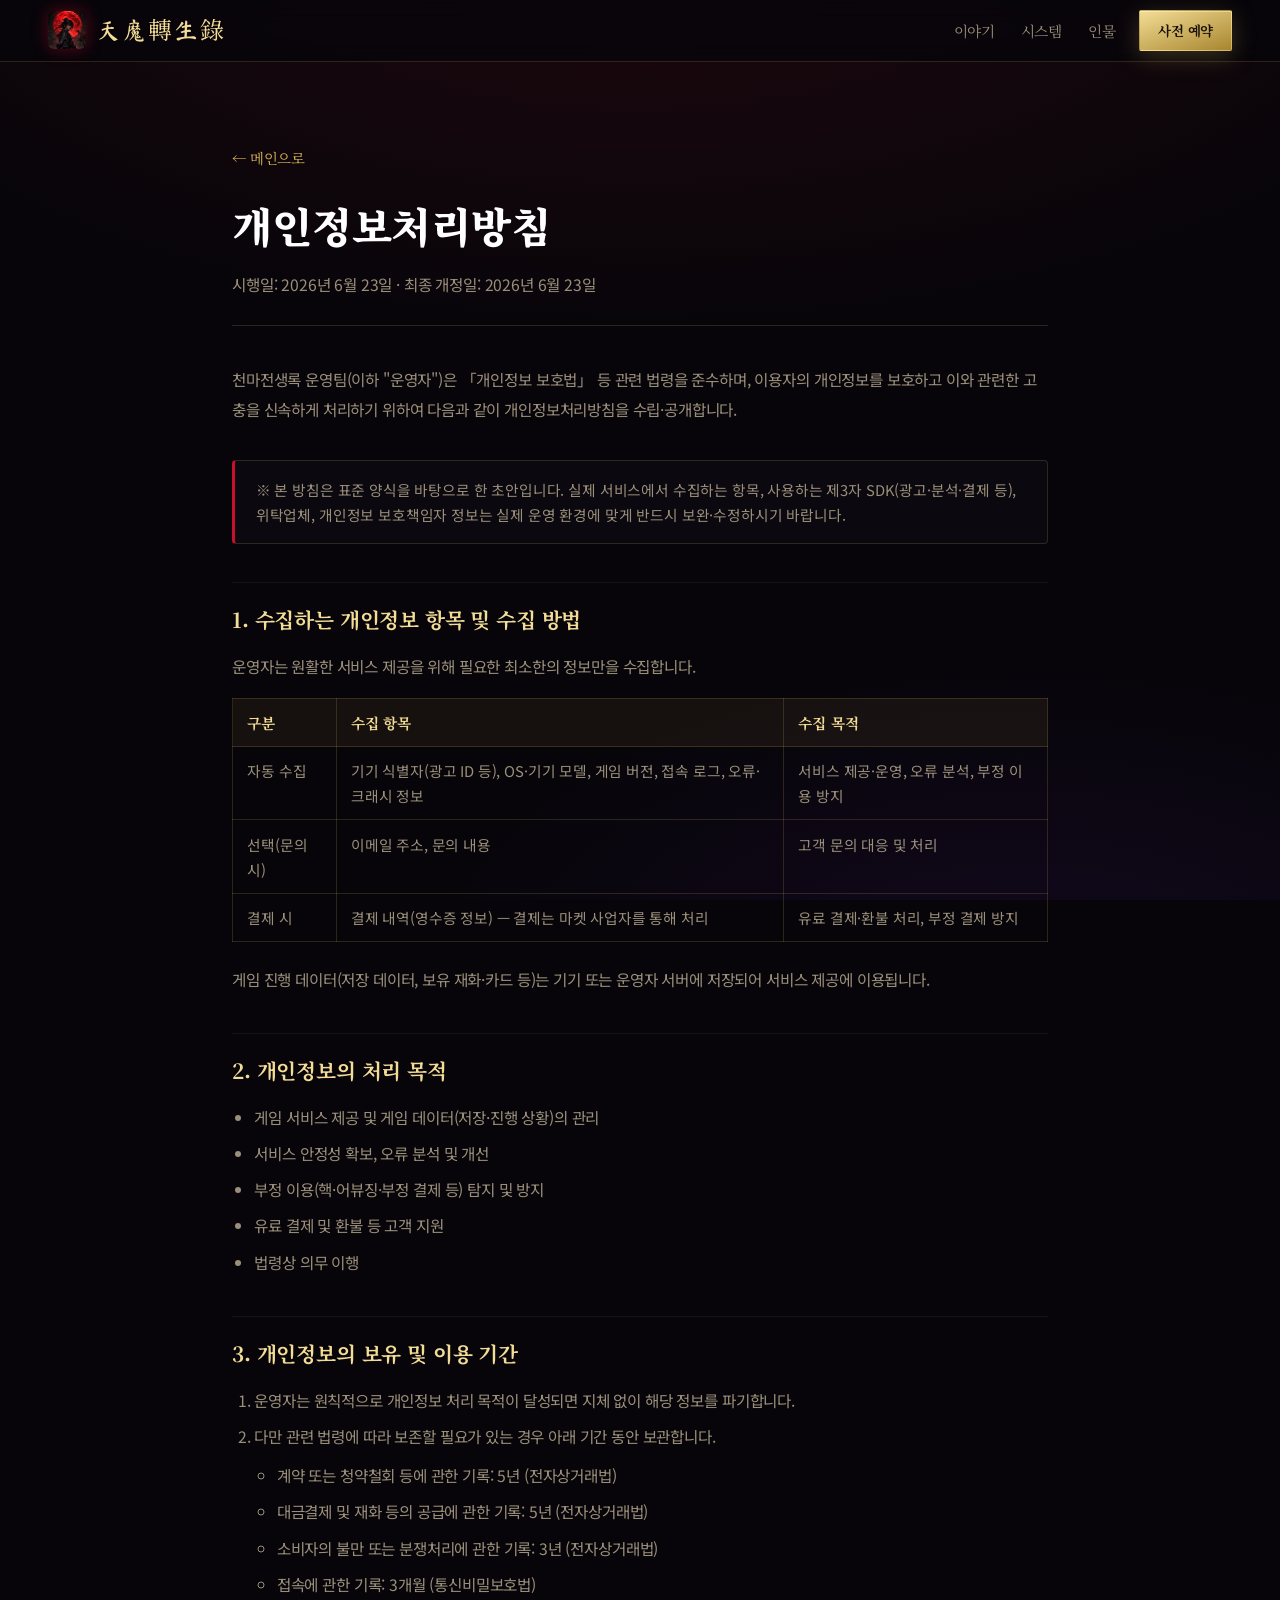
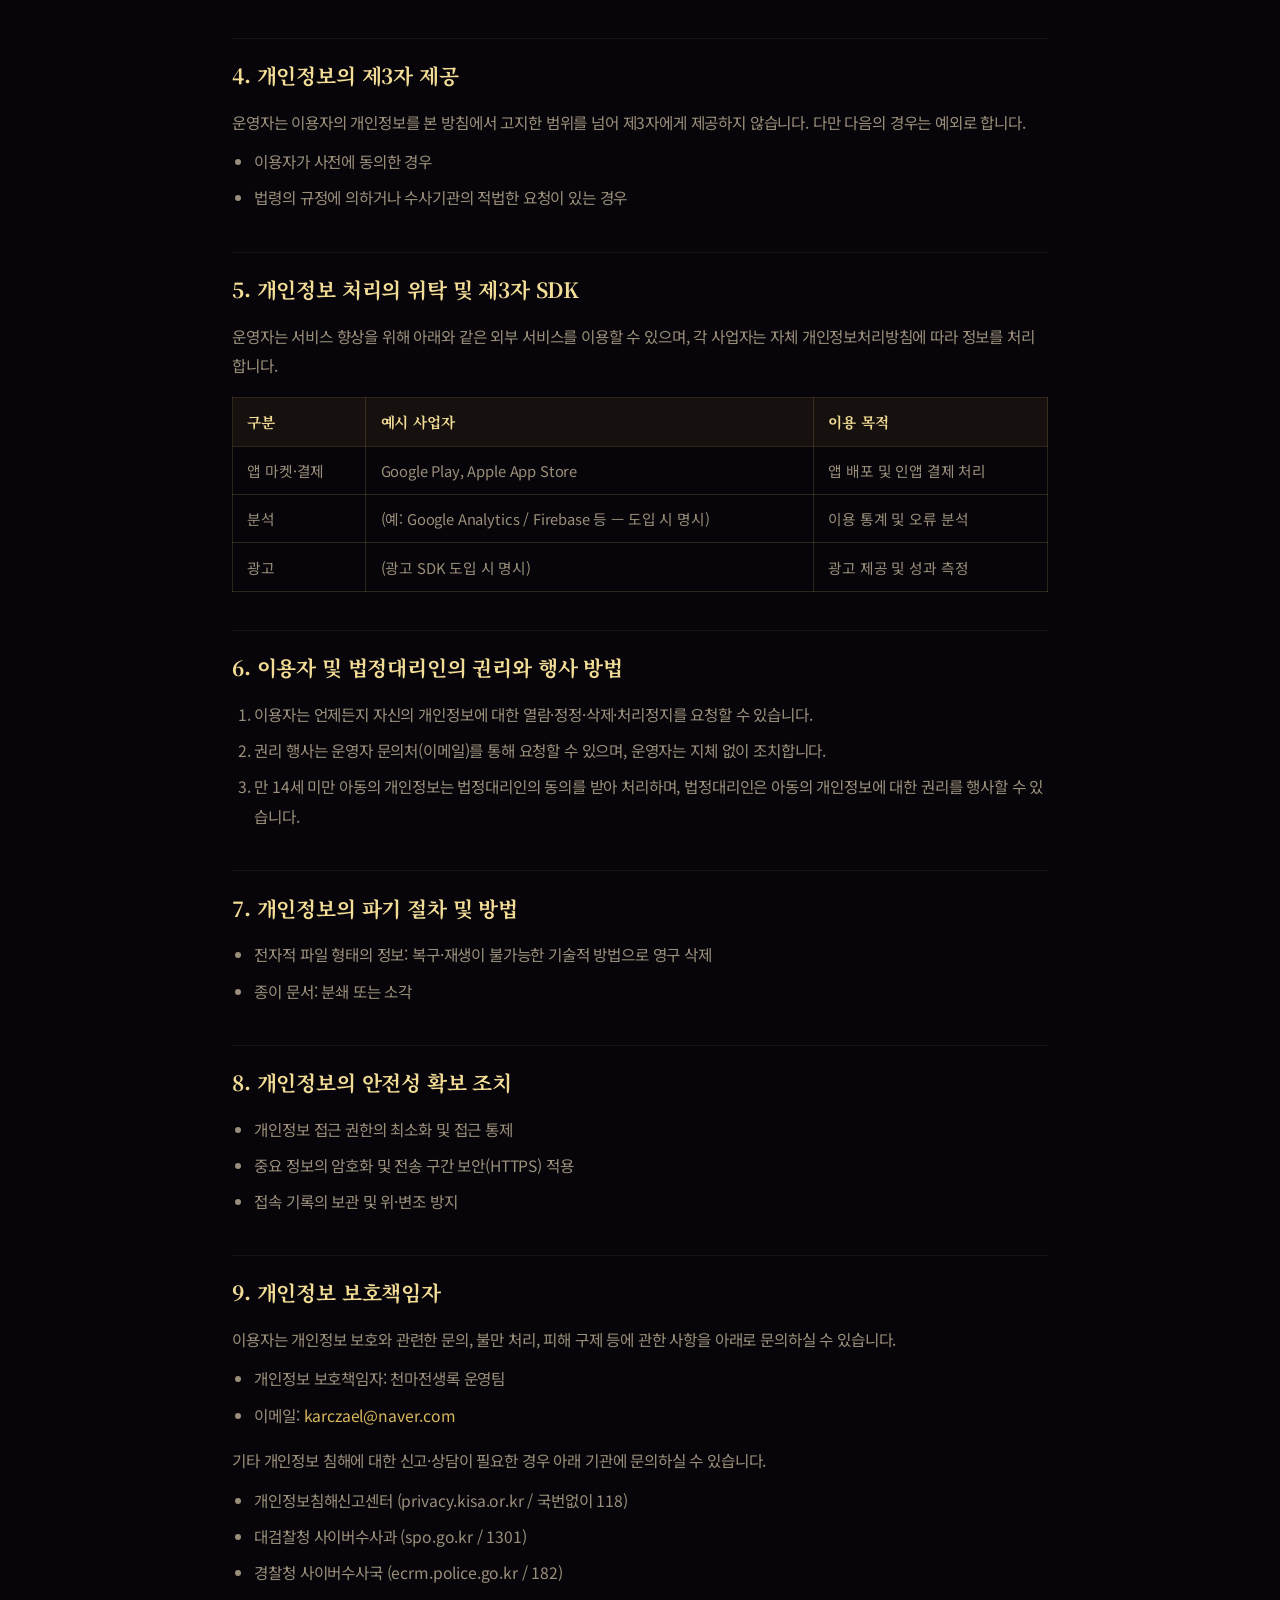
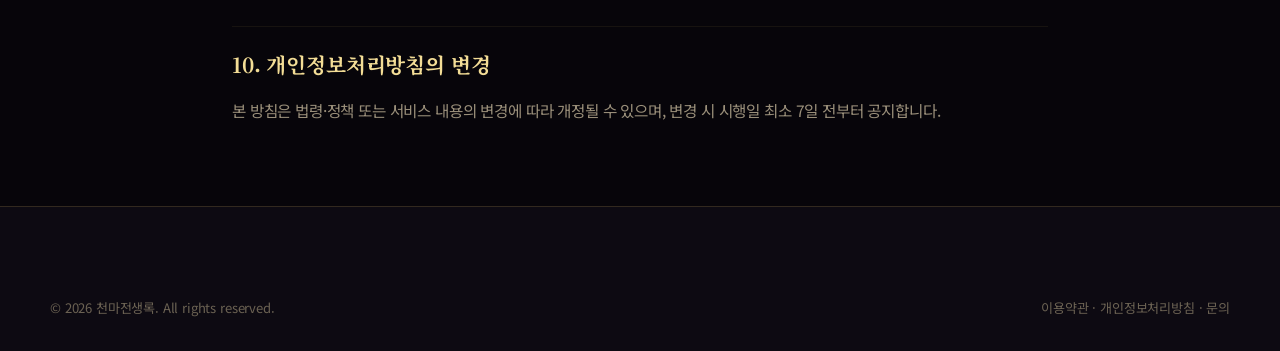
==== privacy.html @ b8580a9c "천마전생록 게임 소개 랜딩 페이지 - 다크 판타지 무협 톤의 동적 랜딩(히어로/스토리/시스템/내공심법/인물/갤러리/CTA) - 불씨 파티클, 스크롤 reveal, 캐릭터 3D 틸트" ====
<!DOCTYPE html>
<html lang="ko">
<head>
<meta charset="UTF-8" />
<meta name="viewport" content="width=device-width, initial-scale=1.0" />
<title>개인정보처리방침 — 천마전생록</title>
<meta name="description" content="천마전생록 개인정보처리방침" />
<meta name="robots" content="noindex" />
<link rel="icon" href="assets/misc/favicon.png" type="image/png" />
<link rel="preconnect" href="https://fonts.googleapis.com" />
<link rel="preconnect" href="https://fonts.gstatic.com" crossorigin />
<link href="https://fonts.googleapis.com/css2?family=Noto+Serif+KR:wght@500;700;900&family=Noto+Sans+KR:wght@300;400;500;700&family=Cinzel:wght@500;700&family=Ma+Shan+Zheng&display=swap" rel="stylesheet" />
<link rel="stylesheet" href="css/style.css" />
</head>
<body>

<header class="nav scrolled" id="nav">
  <a href="index.html#hero" class="nav__brand">
    <img src="assets/misc/icon.png" alt="천마전생록" class="nav__logo" />
    <span class="nav__title">天魔轉生錄</span>
  </a>
  <nav class="nav__links">
    <a href="index.html#story">이야기</a>
    <a href="index.html#features">시스템</a>
    <a href="index.html#characters">인물</a>
  </nav>
  <a href="index.html#cta" class="btn btn--gold nav__cta">사전 예약</a>
</header>

<main class="legal">
  <div class="legal__head">
    <a href="index.html" class="legal__back">← 메인으로</a>
    <h1>개인정보처리방침</h1>
    <p class="legal__meta">시행일: 2026년 6월 23일 · 최종 개정일: 2026년 6월 23일</p>
  </div>

  <p class="legal__intro">
    천마전생록 운영팀(이하 "운영자")은 「개인정보 보호법」 등 관련 법령을 준수하며, 이용자의 개인정보를 보호하고
    이와 관련한 고충을 신속하게 처리하기 위하여 다음과 같이 개인정보처리방침을 수립·공개합니다.
  </p>

  <div class="legal__note">
    ※ 본 방침은 표준 양식을 바탕으로 한 초안입니다. 실제 서비스에서 수집하는 항목, 사용하는 제3자 SDK(광고·분석·결제 등),
    위탁업체, 개인정보 보호책임자 정보는 실제 운영 환경에 맞게 반드시 보완·수정하시기 바랍니다.
  </div>

  <h2>1. 수집하는 개인정보 항목 및 수집 방법</h2>
  <p>운영자는 원활한 서비스 제공을 위해 필요한 최소한의 정보만을 수집합니다.</p>
  <table>
    <thead><tr><th>구분</th><th>수집 항목</th><th>수집 목적</th></tr></thead>
    <tbody>
      <tr><td>자동 수집</td><td>기기 식별자(광고 ID 등), OS·기기 모델, 게임 버전, 접속 로그, 오류·크래시 정보</td><td>서비스 제공·운영, 오류 분석, 부정 이용 방지</td></tr>
      <tr><td>선택(문의 시)</td><td>이메일 주소, 문의 내용</td><td>고객 문의 대응 및 처리</td></tr>
      <tr><td>결제 시</td><td>결제 내역(영수증 정보) — 결제는 마켓 사업자를 통해 처리</td><td>유료 결제·환불 처리, 부정 결제 방지</td></tr>
    </tbody>
  </table>
  <p>게임 진행 데이터(저장 데이터, 보유 재화·카드 등)는 기기 또는 운영자 서버에 저장되어 서비스 제공에 이용됩니다.</p>

  <h2>2. 개인정보의 처리 목적</h2>
  <ul>
    <li>게임 서비스 제공 및 게임 데이터(저장·진행 상황)의 관리</li>
    <li>서비스 안정성 확보, 오류 분석 및 개선</li>
    <li>부정 이용(핵·어뷰징·부정 결제 등) 탐지 및 방지</li>
    <li>유료 결제 및 환불 등 고객 지원</li>
    <li>법령상 의무 이행</li>
  </ul>

  <h2>3. 개인정보의 보유 및 이용 기간</h2>
  <ol>
    <li>운영자는 원칙적으로 개인정보 처리 목적이 달성되면 지체 없이 해당 정보를 파기합니다.</li>
    <li>다만 관련 법령에 따라 보존할 필요가 있는 경우 아래 기간 동안 보관합니다.
      <ul>
        <li>계약 또는 청약철회 등에 관한 기록: 5년 (전자상거래법)</li>
        <li>대금결제 및 재화 등의 공급에 관한 기록: 5년 (전자상거래법)</li>
        <li>소비자의 불만 또는 분쟁처리에 관한 기록: 3년 (전자상거래법)</li>
        <li>접속에 관한 기록: 3개월 (통신비밀보호법)</li>
      </ul>
    </li>
  </ol>

  <h2>4. 개인정보의 제3자 제공</h2>
  <p>운영자는 이용자의 개인정보를 본 방침에서 고지한 범위를 넘어 제3자에게 제공하지 않습니다. 다만 다음의 경우는 예외로 합니다.</p>
  <ul>
    <li>이용자가 사전에 동의한 경우</li>
    <li>법령의 규정에 의하거나 수사기관의 적법한 요청이 있는 경우</li>
  </ul>

  <h2>5. 개인정보 처리의 위탁 및 제3자 SDK</h2>
  <p>운영자는 서비스 향상을 위해 아래와 같은 외부 서비스를 이용할 수 있으며, 각 사업자는 자체 개인정보처리방침에 따라 정보를 처리합니다.</p>
  <table>
    <thead><tr><th>구분</th><th>예시 사업자</th><th>이용 목적</th></tr></thead>
    <tbody>
      <tr><td>앱 마켓·결제</td><td>Google Play, Apple App Store</td><td>앱 배포 및 인앱 결제 처리</td></tr>
      <tr><td>분석</td><td>(예: Google Analytics / Firebase 등 — 도입 시 명시)</td><td>이용 통계 및 오류 분석</td></tr>
      <tr><td>광고</td><td>(광고 SDK 도입 시 명시)</td><td>광고 제공 및 성과 측정</td></tr>
    </tbody>
  </table>

  <h2>6. 이용자 및 법정대리인의 권리와 행사 방법</h2>
  <ol>
    <li>이용자는 언제든지 자신의 개인정보에 대한 열람·정정·삭제·처리정지를 요청할 수 있습니다.</li>
    <li>권리 행사는 운영자 문의처(이메일)를 통해 요청할 수 있으며, 운영자는 지체 없이 조치합니다.</li>
    <li>만 14세 미만 아동의 개인정보는 법정대리인의 동의를 받아 처리하며, 법정대리인은 아동의 개인정보에 대한 권리를 행사할 수 있습니다.</li>
  </ol>

  <h2>7. 개인정보의 파기 절차 및 방법</h2>
  <ul>
    <li>전자적 파일 형태의 정보: 복구·재생이 불가능한 기술적 방법으로 영구 삭제</li>
    <li>종이 문서: 분쇄 또는 소각</li>
  </ul>

  <h2>8. 개인정보의 안전성 확보 조치</h2>
  <ul>
    <li>개인정보 접근 권한의 최소화 및 접근 통제</li>
    <li>중요 정보의 암호화 및 전송 구간 보안(HTTPS) 적용</li>
    <li>접속 기록의 보관 및 위·변조 방지</li>
  </ul>

  <h2>9. 개인정보 보호책임자</h2>
  <p>이용자는 개인정보 보호와 관련한 문의, 불만 처리, 피해 구제 등에 관한 사항을 아래로 문의하실 수 있습니다.</p>
  <ul>
    <li>개인정보 보호책임자: 천마전생록 운영팀</li>
    <li>이메일: <a href="mailto:karczael@naver.com">karczael@naver.com</a></li>
  </ul>
  <p>기타 개인정보 침해에 대한 신고·상담이 필요한 경우 아래 기관에 문의하실 수 있습니다.</p>
  <ul>
    <li>개인정보침해신고센터 (privacy.kisa.or.kr / 국번없이 118)</li>
    <li>대검찰청 사이버수사과 (spo.go.kr / 1301)</li>
    <li>경찰청 사이버수사국 (ecrm.police.go.kr / 182)</li>
  </ul>

  <h2>10. 개인정보처리방침의 변경</h2>
  <p>본 방침은 법령·정책 또는 서비스 내용의 변경에 따라 개정될 수 있으며, 변경 시 시행일 최소 7일 전부터 공지합니다.</p>
</main>

<footer class="footer">
  <div class="footer__bottom" style="border:0;">
    <p>© 2026 천마전생록. All rights reserved.</p>
    <p class="footer__legal">
      <a href="terms.html">이용약관</a> ·
      <a href="privacy.html">개인정보처리방침</a> ·
      <a href="mailto:karczael@naver.com">문의</a>
    </p>
  </div>
</footer>

</body>
</html>
---- css/style.css ----
/* ============================================================
   천마전생록 — 랜딩 스타일 (다크 판타지 무협)
   ============================================================ */
:root {
  --bg:        #07050a;
  --bg-2:      #0d0a12;
  --bg-3:      #130d18;
  --ink:       #ece3d2;
  --ink-dim:   #9a8f7a;
  --ink-faint: #6b6253;
  --blood:     #c8102e;
  --blood-2:   #e63250;
  --blood-glow:#ff2d45;
  --gold:      #d9b85a;
  --gold-2:    #f3dd96;
  --gold-deep: #a8862f;
  --qi:        #8b3bff;
  --qi-2:      #b06bff;
  --line:      rgba(217,184,90,0.18);
  --serif: "Noto Serif KR", serif;
  --sans:  "Noto Sans KR", sans-serif;
  --deco:  "Ma Shan Zheng", "Noto Serif KR", serif;
  --cinzel:"Cinzel", serif;
  --maxw: 1180px;
}

* { margin: 0; padding: 0; box-sizing: border-box; }
html { scroll-behavior: smooth; -webkit-text-size-adjust: 100%; }
body {
  font-family: var(--sans);
  background: var(--bg);
  color: var(--ink);
  line-height: 1.7;
  overflow-x: hidden;
  letter-spacing: -0.01em;
}
img { max-width: 100%; display: block; }
a { color: inherit; text-decoration: none; }
em { font-style: normal; color: var(--blood-glow); font-weight: 700; }
b  { color: var(--gold-2); font-weight: 700; }
::selection { background: var(--blood); color: #fff; }

/* ---------- 배경 텍스처 ---------- */
body::before {
  content: ""; position: fixed; inset: 0; z-index: -2;
  background:
    radial-gradient(120% 80% at 50% -10%, rgba(120,20,30,0.22), transparent 60%),
    radial-gradient(80% 60% at 80% 110%, rgba(80,30,140,0.16), transparent 60%),
    var(--bg);
}
#ember-canvas { position: fixed; inset: 0; z-index: -1; pointer-events: none; opacity: 0.85; }

/* ---------- 버튼 ---------- */
.btn {
  display: inline-flex; align-items: center; justify-content: center; gap: .5em;
  font-family: var(--serif); font-weight: 700; font-size: .95rem;
  padding: .85em 1.7em; border-radius: 2px; cursor: pointer; border: 1px solid transparent;
  transition: transform .25s, box-shadow .25s, background .25s, color .25s;
  position: relative; white-space: nowrap;
}
.btn--lg { font-size: 1.05rem; padding: 1em 2.2em; }
.btn--gold {
  background: linear-gradient(160deg, var(--gold-2), var(--gold-deep));
  color: #1a1208; box-shadow: 0 6px 24px rgba(217,184,90,0.25), inset 0 1px 0 rgba(255,255,255,.4);
}
.btn--gold:hover { transform: translateY(-2px); box-shadow: 0 10px 34px rgba(217,184,90,0.45); }
.btn--ghost {
  background: rgba(20,12,18,.5); color: var(--gold-2); border-color: var(--line);
  backdrop-filter: blur(4px);
}
.btn--ghost:hover { border-color: var(--gold); color: #fff; transform: translateY(-2px); box-shadow: 0 0 24px rgba(200,16,46,.3); }

/* ---------- 네비 ---------- */
.nav {
  position: fixed; top: 0; left: 0; right: 0; z-index: 100;
  display: flex; align-items: center; gap: 1.5rem;
  padding: 1rem clamp(1rem, 4vw, 3rem);
  transition: background .4s, padding .4s, border-color .4s;
  border-bottom: 1px solid transparent;
}
.nav.scrolled {
  background: rgba(7,5,10,.82); backdrop-filter: blur(12px) saturate(1.2);
  border-bottom-color: var(--line); padding-top: .6rem; padding-bottom: .6rem;
}
.nav__brand { display: flex; align-items: center; gap: .65rem; margin-right: auto; }
.nav__logo { width: 38px; height: 38px; border-radius: 6px; box-shadow: 0 0 16px rgba(200,16,46,.4); }
.nav__title { font-family: var(--deco); font-size: 1.5rem; color: var(--gold-2); letter-spacing: .08em; }
.nav__links { display: flex; gap: 1.6rem; }
.nav__links a { font-family: var(--serif); font-size: .92rem; color: var(--ink-dim); position: relative; transition: color .25s; }
.nav__links a::after {
  content: ""; position: absolute; left: 0; bottom: -6px; width: 0; height: 1px;
  background: var(--gold); transition: width .3s;
}
.nav__links a:hover { color: var(--gold-2); }
.nav__links a:hover::after { width: 100%; }
.nav__cta { font-size: .85rem; padding: .6em 1.3em; }
.nav__burger { display: none; background: none; border: none; color: var(--gold-2); font-size: 1.5rem; cursor: pointer; }

/* ---------- HERO ---------- */
.hero { position: relative; min-height: 100svh; display: flex; align-items: center; justify-content: center; overflow: hidden; }
.hero__bg { position: absolute; inset: -8% 0 0 0; z-index: 0; will-change: transform; }
.hero__art {
  width: 100%; height: 116%; object-fit: cover; object-position: 50% 28%;
  filter: contrast(1.05) saturate(1.08) brightness(.82);
}
.hero__moon {
  position: absolute; top: 8%; left: 50%; transform: translateX(-50%); z-index: 0;
  width: min(58vw, 460px); aspect-ratio: 1; border-radius: 50%;
  background: radial-gradient(circle at 50% 50%, rgba(255,60,60,.32), rgba(190,20,30,.12) 55%, transparent 72%);
  filter: blur(6px); animation: moonPulse 7s ease-in-out infinite;
}
@keyframes moonPulse { 0%,100% { opacity: .8; } 50% { opacity: 1; } }
.hero__vignette {
  position: absolute; inset: 0; z-index: 1;
  background:
    linear-gradient(180deg, rgba(7,5,10,.55) 0%, transparent 30%, rgba(7,5,10,.55) 72%, var(--bg) 100%),
    radial-gradient(120% 90% at 50% 60%, transparent 40%, rgba(7,5,10,.7) 100%);
}
.hero__content { position: relative; z-index: 2; text-align: center; padding: 0 1.2rem; max-width: 860px; }
.hero__eyebrow {
  font-family: var(--cinzel); letter-spacing: .42em; text-transform: uppercase;
  font-size: .8rem; color: var(--gold); margin-bottom: 1.2rem; padding-left: .42em;
}
.hero__title { display: flex; flex-direction: column; align-items: center; gap: .2rem; margin-bottom: 1.6rem; line-height: 1; }
.hero__hanja {
  font-family: var(--deco); font-size: clamp(3.6rem, 13vw, 8.2rem); color: #fff;
  text-shadow: 0 0 40px rgba(200,16,46,.55), 0 4px 30px rgba(0,0,0,.8);
  letter-spacing: .06em; background: linear-gradient(180deg, #fff, #f3dd96 55%, #c8102e 130%);
  -webkit-background-clip: text; background-clip: text; -webkit-text-fill-color: transparent;
}
.hero__kor { font-family: var(--serif); font-weight: 500; font-size: clamp(1rem,4.5vw,1.7rem); color: var(--ink-dim); letter-spacing: .55em; padding-left: .55em; }
.hero__tagline { font-family: var(--serif); font-size: clamp(1.05rem, 2.6vw, 1.45rem); color: var(--ink); margin-bottom: 2.2rem; line-height: 1.6; text-shadow: 0 2px 12px rgba(0,0,0,.9); }
.hero__cta { display: flex; gap: 1rem; justify-content: center; flex-wrap: wrap; margin-bottom: 1.8rem; }
.hero__platforms { font-size: .82rem; color: var(--ink-faint); letter-spacing: .04em; }
.hero__scroll { position: absolute; bottom: 2.2rem; left: 50%; transform: translateX(-50%); z-index: 3; width: 26px; height: 42px; border: 2px solid var(--line); border-radius: 14px; }
.hero__scroll span { position: absolute; top: 8px; left: 50%; transform: translateX(-50%); width: 4px; height: 8px; border-radius: 2px; background: var(--gold); animation: scrollDot 1.8s ease-in-out infinite; }
@keyframes scrollDot { 0% { opacity: 0; transform: translate(-50%,0); } 40% { opacity: 1; } 80%,100% { opacity: 0; transform: translate(-50%,14px); } }

/* ---------- 섹션 공통 ---------- */
section { position: relative; }
.section-head { text-align: center; max-width: 720px; margin: 0 auto clamp(2.5rem,6vw,4rem); padding: 0 1.2rem; }
.section-head__kicker { font-family: var(--cinzel); letter-spacing: .3em; text-transform: uppercase; font-size: .78rem; color: var(--gold); display: block; margin-bottom: .9rem; }
.section-head__title { font-family: var(--serif); font-weight: 900; font-size: clamp(1.8rem, 5vw, 3rem); color: #fff; line-height: 1.2; }
.section-head__sub { margin-top: 1rem; color: var(--ink-dim); font-size: 1rem; }

/* ---------- LOGLINE ---------- */
.logline { padding: clamp(5rem,12vw,9rem) 1.2rem; text-align: center; }
.logline__inner { max-width: 820px; margin: 0 auto; }
.logline__quote { font-family: var(--serif); font-weight: 700; font-size: clamp(1.5rem, 5vw, 2.6rem); line-height: 1.5; color: #fff; text-shadow: 0 0 30px rgba(200,16,46,.3); }
.logline__attr { color: var(--blood-2); font-family: var(--serif); margin-top: 1.1rem; letter-spacing: .05em; }
.logline__rule { width: 70px; height: 2px; margin: 2.4rem auto; background: linear-gradient(90deg, transparent, var(--gold), transparent); }
.logline__body { color: var(--ink-dim); font-size: 1.08rem; line-height: 1.9; }

/* ---------- STORY BEATS ---------- */
.story { padding: clamp(3rem,8vw,6rem) 0 clamp(4rem,10vw,7rem); }
.beats { max-width: var(--maxw); margin: 0 auto; padding: 0 clamp(1rem,4vw,2rem); display: flex; flex-direction: column; gap: clamp(2.5rem,6vw,5rem); }
.beat { display: grid; grid-template-columns: 1fr 1fr; gap: clamp(1.5rem,4vw,3.5rem); align-items: center; }
.beat--rev .beat__img { order: 2; }
.beat__img { position: relative; border-radius: 4px; overflow: hidden; aspect-ratio: 4/3; box-shadow: 0 24px 60px rgba(0,0,0,.6); border: 1px solid var(--line); }
.beat__img::after { content: ""; position: absolute; inset: 0; background: linear-gradient(120deg, transparent 50%, rgba(7,5,10,.35)); }
.beat__img img { width: 100%; height: 100%; object-fit: cover; transition: transform .8s ease; }
.beat:hover .beat__img img { transform: scale(1.05); }
.beat__no { font-family: var(--deco); font-size: 2.4rem; color: var(--blood); opacity: .85; display: block; margin-bottom: .4rem; line-height: 1; }
.beat__text h3 { font-family: var(--serif); font-weight: 900; font-size: clamp(1.4rem,3.4vw,2rem); color: #fff; margin-bottom: .9rem; }
.beat__text p { color: var(--ink-dim); font-size: 1.02rem; line-height: 1.85; }
.beat__text--full { grid-column: 1 / -1; text-align: center; max-width: 760px; margin: 0 auto; }
.beat__line { font-family: var(--serif); font-style: italic; color: var(--gold-2) !important; font-size: 1.15rem !important; margin-top: 1.3rem !important; padding-top: 1.3rem; border-top: 1px solid var(--line); }

/* ---------- FEATURES ---------- */
.features { padding: clamp(4rem,10vw,7rem) 0; background: linear-gradient(180deg, transparent, rgba(13,10,18,.6), transparent); }
.feat-grid { max-width: var(--maxw); margin: 0 auto; padding: 0 clamp(1rem,4vw,2rem); display: grid; grid-template-columns: repeat(3, 1fr); gap: 1.2rem; }
.feat {
  background: linear-gradient(160deg, rgba(25,18,30,.7), rgba(13,10,18,.7));
  border: 1px solid var(--line); border-radius: 6px; padding: 2rem 1.7rem;
  transition: transform .3s, border-color .3s, box-shadow .3s; position: relative; overflow: hidden;
}
.feat::before { content: ""; position: absolute; top: 0; left: 0; right: 0; height: 2px; background: linear-gradient(90deg, transparent, var(--blood), var(--gold), transparent); transform: scaleX(0); transform-origin: left; transition: transform .4s; }
.feat:hover { transform: translateY(-6px); border-color: rgba(217,184,90,.4); box-shadow: 0 20px 50px rgba(0,0,0,.5); }
.feat:hover::before { transform: scaleX(1); }
.feat__icon { font-size: 2rem; margin-bottom: 1rem; filter: drop-shadow(0 0 10px rgba(200,16,46,.4)); }
.feat h3 { font-family: var(--serif); font-weight: 700; font-size: 1.25rem; color: var(--gold-2); margin-bottom: .7rem; }
.feat p { color: var(--ink-dim); font-size: .96rem; line-height: 1.8; }

/* ---------- METHODS ---------- */
.methods { padding: clamp(3rem,8vw,6rem) 1.2rem; text-align: center; }
.method-row { display: flex; justify-content: center; gap: clamp(.6rem,2vw,1.4rem); flex-wrap: wrap; max-width: 900px; margin: 0 auto; }
.method {
  flex: 1 1 130px; max-width: 180px; padding: 1.8rem 1rem; border-radius: 6px;
  background: rgba(13,10,18,.6); border: 1px solid var(--line);
  transition: transform .3s, box-shadow .3s; position: relative;
}
.method:hover { transform: translateY(-6px); box-shadow: 0 0 36px color-mix(in srgb, var(--c) 45%, transparent); border-color: var(--c); }
.method__char { font-family: var(--deco); font-size: 3rem; display: block; color: var(--c); text-shadow: 0 0 24px var(--c); line-height: 1; margin-bottom: .6rem; }
.method b { color: #fff; font-family: var(--serif); font-size: 1.15rem; display: block; }
.method small { color: var(--ink-faint); font-size: .82rem; }
.methods__note { margin-top: 2.4rem; color: var(--ink-dim); font-size: 1.02rem; max-width: 640px; margin-left: auto; margin-right: auto; }

/* ---------- CHARACTERS ---------- */
.characters { padding: clamp(4rem,10vw,7rem) 0; }
.char-grid { max-width: var(--maxw); margin: 0 auto; padding: 0 clamp(1rem,4vw,2rem); display: grid; grid-template-columns: repeat(4,1fr); gap: 1rem; }
.char {
  position: relative; border-radius: 6px; overflow: hidden; aspect-ratio: 3/4;
  border: 1px solid var(--line); cursor: pointer; transform-style: preserve-3d;
  transition: transform .2s ease, box-shadow .3s; background: var(--bg-2);
}
.char img { width: 100%; height: 100%; object-fit: cover; object-position: 50% 22%; transition: transform .6s, filter .4s; filter: grayscale(.3) brightness(.78); }
.char:hover img { transform: scale(1.08); filter: grayscale(0) brightness(.95); }
.char__overlay { position: absolute; inset: 0; display: flex; flex-direction: column; justify-content: flex-end; padding: 1.1rem; background: linear-gradient(0deg, rgba(7,5,10,.95) 8%, rgba(7,5,10,.35) 45%, transparent); }
.char__tag { align-self: flex-start; white-space: nowrap; font-family: var(--serif); font-weight: 700; font-size: .68rem; letter-spacing: .1em; padding: .3em .7em; border-radius: 2px; margin-bottom: auto; }
.char__tag.ally   { background: rgba(217,184,90,.2); color: var(--gold-2); border: 1px solid rgba(217,184,90,.4); }
.char__tag.enemy  { background: rgba(200,16,46,.2);  color: var(--blood-2); border: 1px solid rgba(200,16,46,.45); }
.char__tag.hero   { background: rgba(139,59,255,.2); color: var(--qi-2);   border: 1px solid rgba(139,59,255,.45); }
.char__name { font-family: var(--serif); font-weight: 900; font-size: 1.2rem; color: #fff; }
.char__hanja { font-family: var(--deco); font-size: .9rem; color: var(--gold); margin-left: .35rem; font-weight: 400; }
.char__role { font-size: .82rem; color: var(--ink-dim); margin-top: .2rem; opacity: 0; max-height: 0; transition: opacity .4s, max-height .4s; }
.char:hover .char__role { opacity: 1; max-height: 4rem; }

/* ---------- GALLERY ---------- */
.gallery { padding: clamp(4rem,10vw,7rem) 0; }
.gal-grid { max-width: var(--maxw); margin: 0 auto; padding: 0 clamp(1rem,4vw,2rem); display: grid; grid-template-columns: repeat(3,1fr); gap: .8rem; }
.gal-item { position: relative; overflow: hidden; border-radius: 4px; aspect-ratio: 9/16; border: 1px solid var(--line); cursor: pointer; }
.gal-item img { width: 100%; height: 100%; object-fit: cover; transition: transform .6s, filter .4s; filter: brightness(.8); }
.gal-item:hover img { transform: scale(1.07); filter: brightness(1); }
.gal-item__cap { position: absolute; left: 0; right: 0; bottom: 0; padding: 1rem; font-family: var(--serif); font-size: .9rem; color: var(--ink); background: linear-gradient(0deg, rgba(7,5,10,.9), transparent); }

/* ---------- CTA ---------- */
.cta { padding: clamp(5rem,12vw,9rem) 1.2rem; text-align: center; background: radial-gradient(120% 100% at 50% 0%, rgba(120,20,30,.25), transparent 60%); }
.cta__inner { max-width: 680px; margin: 0 auto; }
.cta__line { font-family: var(--serif); font-style: italic; font-size: clamp(1.1rem,3vw,1.5rem); color: var(--gold-2); margin-bottom: 1rem; }
.cta__title { font-family: var(--serif); font-weight: 900; font-size: clamp(2rem,6vw,3.4rem); color: #fff; margin-bottom: 1rem; text-shadow: 0 0 40px rgba(200,16,46,.4); }
.cta__sub { color: var(--ink-dim); margin-bottom: 2rem; }
.cta__form { display: flex; gap: .6rem; max-width: 460px; margin: 0 auto 1.8rem; flex-wrap: wrap; }
.cta__form input { flex: 1 1 220px; padding: .9em 1.2em; background: rgba(13,10,18,.8); border: 1px solid var(--line); border-radius: 3px; color: var(--ink); font-family: var(--sans); font-size: .95rem; }
.cta__form input:focus { outline: none; border-color: var(--gold); box-shadow: 0 0 0 3px rgba(217,184,90,.15); }
.cta__badges { display: flex; gap: .8rem; justify-content: center; flex-wrap: wrap; }
.store-badge { display: inline-flex; align-items: center; gap: .5rem; font-family: var(--serif); font-size: .9rem; color: var(--ink-dim); padding: .7em 1.3em; border: 1px solid var(--line); border-radius: 4px; background: rgba(13,10,18,.6); }
.store-badge small { color: var(--ink-faint); font-size: .72rem; }
.cta__msg { margin-top: 1rem; color: var(--gold-2); font-family: var(--serif); }

/* ---------- FOOTER ---------- */
.footer { border-top: 1px solid var(--line); padding: clamp(2.5rem,6vw,4rem) clamp(1rem,4vw,3rem) 2rem; background: var(--bg-2); }
.footer__top { max-width: var(--maxw); margin: 0 auto; display: flex; justify-content: space-between; align-items: center; gap: 2rem; flex-wrap: wrap; padding-bottom: 2rem; border-bottom: 1px solid var(--line); }
.footer__brand { display: flex; align-items: center; gap: 1rem; }
.footer__logo { width: 48px; height: 48px; border-radius: 8px; }
.footer__name { font-family: var(--serif); font-weight: 700; font-size: 1.2rem; color: var(--gold-2); }
.footer__name span { font-family: var(--deco); font-weight: 400; color: var(--ink-faint); font-size: .9rem; margin-left: .3rem; }
.footer__desc { color: var(--ink-faint); font-size: .85rem; }
.footer__nav { display: flex; gap: 1.4rem; flex-wrap: wrap; }
.footer__nav a { color: var(--ink-dim); font-size: .9rem; transition: color .25s; }
.footer__nav a:hover { color: var(--gold-2); }
.footer__bottom { max-width: var(--maxw); margin: 1.6rem auto 0; display: flex; justify-content: space-between; gap: 1rem; flex-wrap: wrap; color: var(--ink-faint); font-size: .82rem; }
.footer__legal a { transition: color .25s; }
.footer__legal a:hover { color: var(--gold-2); }

/* ---------- REVEAL 애니메이션 ---------- */
.reveal { opacity: 0; transform: translateY(28px); transition: opacity .8s cubic-bezier(.16,1,.3,1), transform .8s cubic-bezier(.16,1,.3,1); }
.reveal.in { opacity: 1; transform: none; }
.reveal[data-delay="1"] { transition-delay: .12s; }
.reveal[data-delay="2"] { transition-delay: .24s; }
.reveal[data-delay="3"] { transition-delay: .36s; }
.reveal[data-delay="4"] { transition-delay: .48s; }

/* ---------- LEGAL (약관/개인정보) ---------- */
.legal { max-width: 880px; margin: 0 auto; padding: clamp(7rem,14vw,9rem) clamp(1.2rem,5vw,2rem) 5rem; }
.legal__head { border-bottom: 1px solid var(--line); padding-bottom: 1.6rem; margin-bottom: 2.4rem; }
.legal__back { font-family: var(--serif); font-size: .9rem; color: var(--gold); display: inline-block; margin-bottom: 1.2rem; }
.legal__back:hover { color: var(--gold-2); }
.legal h1 { font-family: var(--serif); font-weight: 900; font-size: clamp(1.8rem,5vw,2.6rem); color: #fff; }
.legal__meta { color: var(--ink-faint); font-size: .88rem; margin-top: .6rem; }
.legal__intro { color: var(--ink-dim); margin-bottom: 2.2rem; line-height: 1.9; }
.legal h2 { font-family: var(--serif); font-weight: 700; font-size: 1.3rem; color: var(--gold-2); margin: 2.4rem 0 .9rem; padding-top: 1.2rem; border-top: 1px solid rgba(217,184,90,.08); }
.legal h3 { font-family: var(--serif); font-size: 1.05rem; color: var(--ink); margin: 1.4rem 0 .5rem; }
.legal p, .legal li { color: var(--ink-dim); font-size: .98rem; line-height: 1.9; }
.legal ul, .legal ol { padding-left: 1.4rem; margin: .6rem 0 1rem; }
.legal li { margin-bottom: .4rem; }
.legal a { color: var(--gold); }
.legal a:hover { color: var(--gold-2); }
.legal table { width: 100%; border-collapse: collapse; margin: 1rem 0 1.4rem; font-size: .92rem; }
.legal th, .legal td { border: 1px solid var(--line); padding: .7rem .9rem; text-align: left; vertical-align: top; }
.legal th { background: rgba(217,184,90,.07); color: var(--gold-2); font-family: var(--serif); font-weight: 700; }
.legal td { color: var(--ink-dim); }
.legal__note { background: rgba(13,10,18,.7); border: 1px solid var(--line); border-left: 3px solid var(--blood); border-radius: 4px; padding: 1rem 1.3rem; margin: 1.4rem 0; color: var(--ink-dim); font-size: .92rem; }

/* ---------- 반응형 ---------- */
@media (max-width: 900px) {
  .feat-grid { grid-template-columns: repeat(2,1fr); }
  .char-grid { grid-template-columns: repeat(3,1fr); }
}
@media (max-width: 720px) {
  .nav__links, .nav__cta { display: none; }
  .nav__links.open { display: flex; position: absolute; top: 100%; left: 0; right: 0; flex-direction: column; gap: 0; background: rgba(7,5,10,.97); border-bottom: 1px solid var(--line); padding: .5rem 0; }
  .nav__links.open a { padding: .9rem clamp(1rem,4vw,3rem); }
  .nav__burger { display: block; }
  .beat, .beat--rev .beat__img { grid-template-columns: 1fr; order: 0; }
  .beat--rev .beat__text { order: 2; }
  .gal-grid { grid-template-columns: repeat(2,1fr); }
}
@media (max-width: 480px) {
  .feat-grid { grid-template-columns: 1fr; }
  .char-grid { grid-template-columns: repeat(2,1fr); }
  .footer__top { flex-direction: column; align-items: flex-start; }
}
@media (prefers-reduced-motion: reduce) {
  .reveal { opacity: 1; transform: none; transition: none; }
  * { animation: none !important; }
}
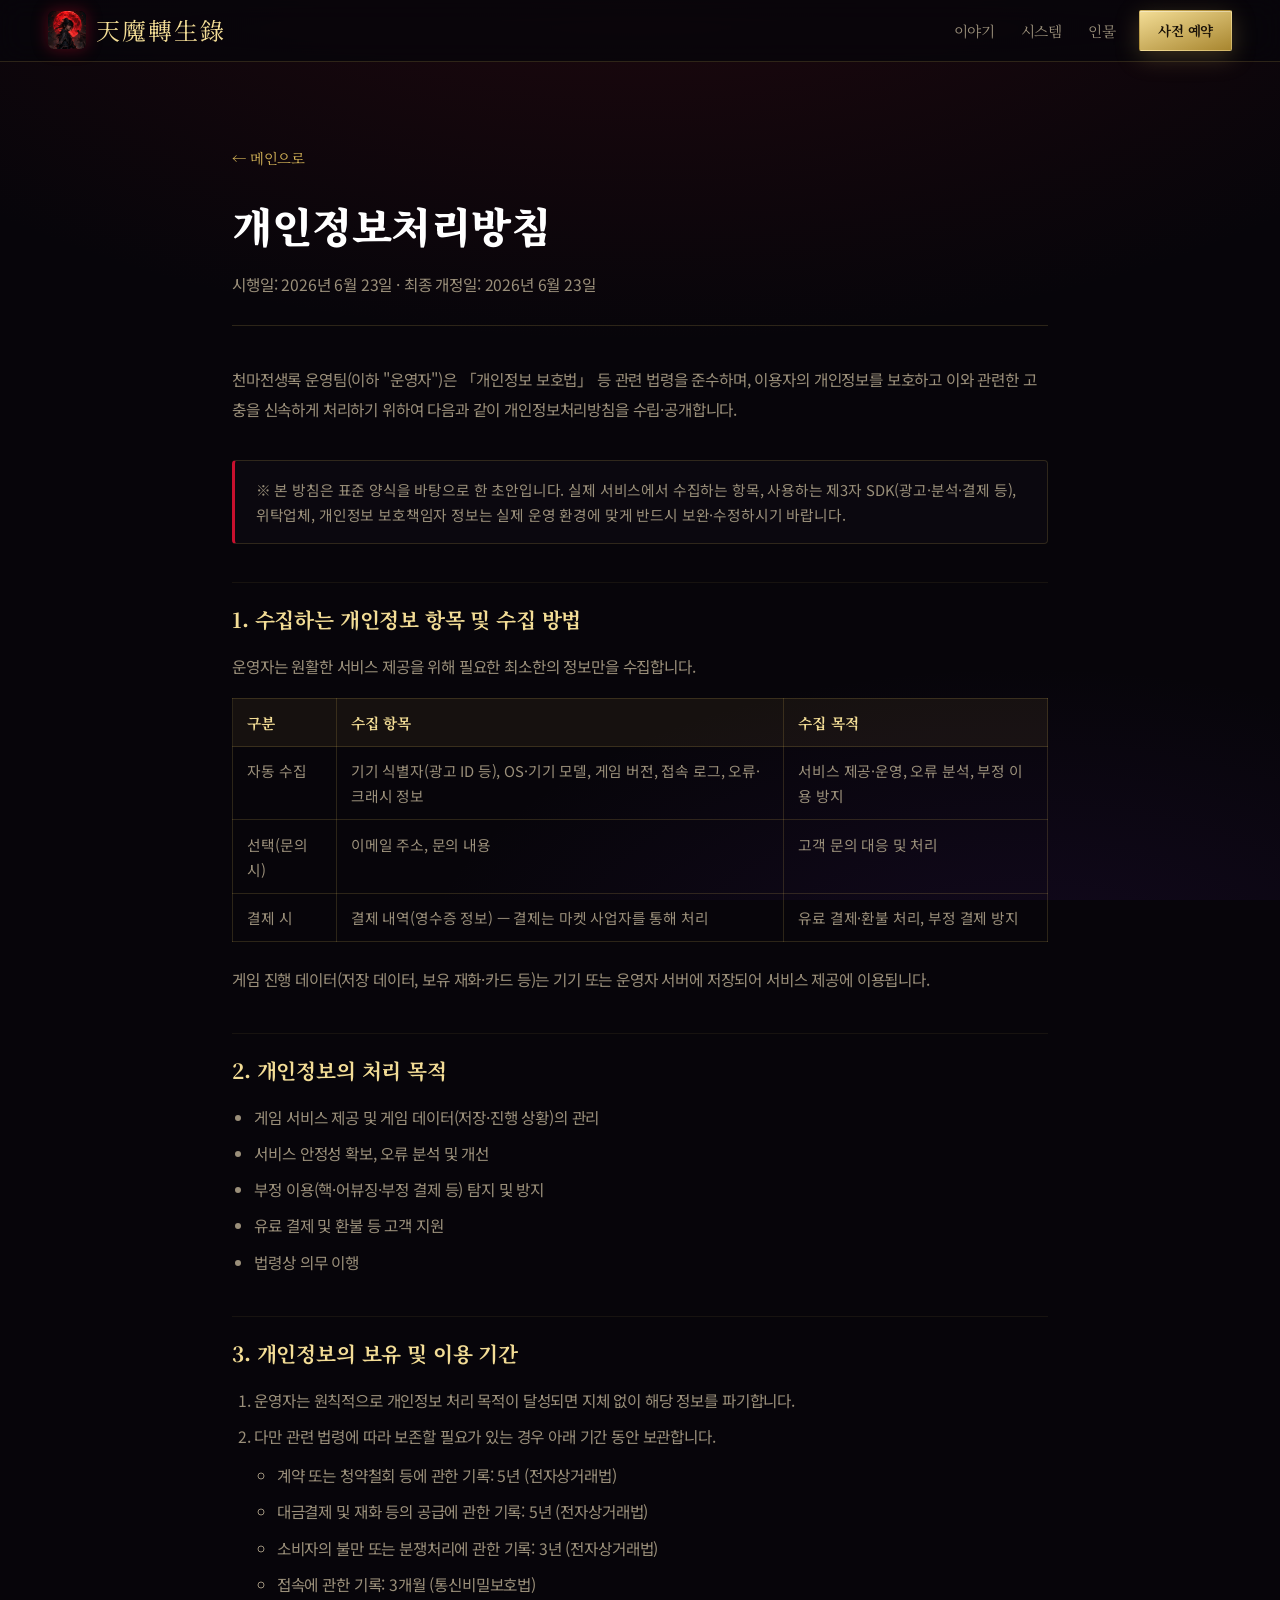
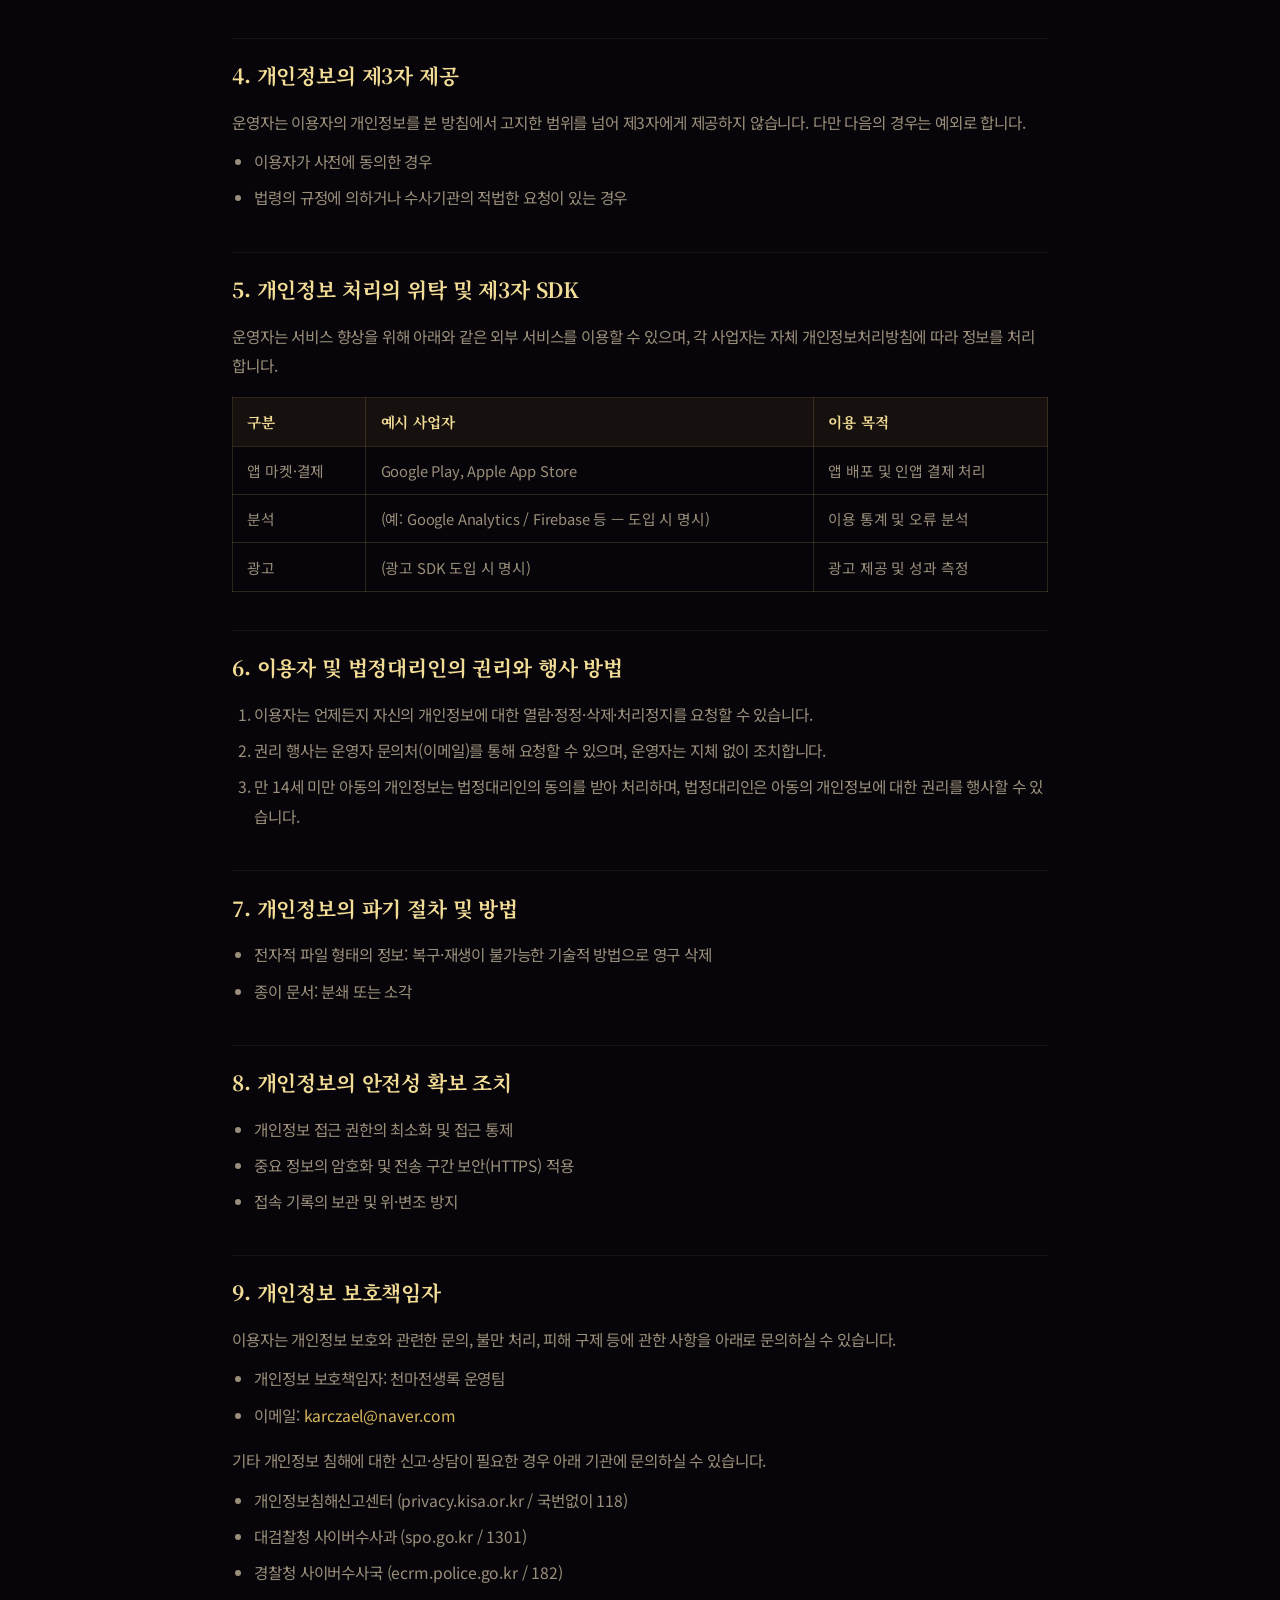
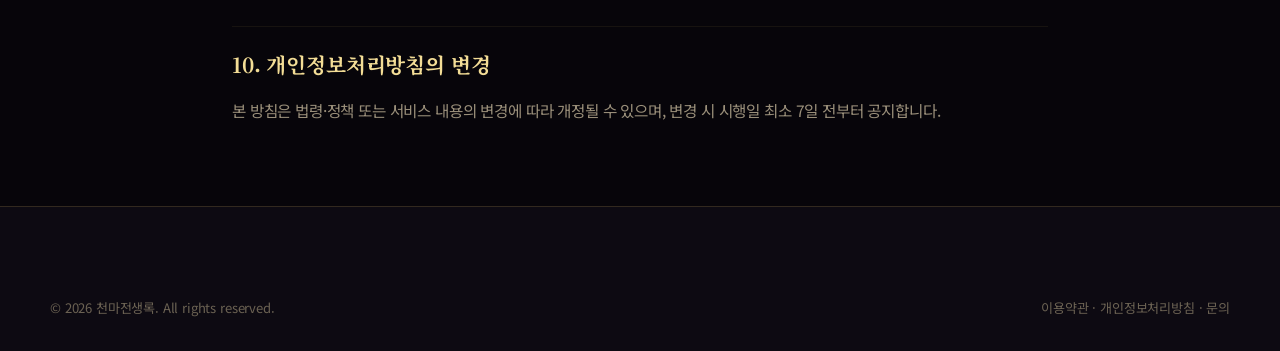
==== commit 3c7bdb20: "랜딩 수정: 폰트 통일·태그·석대호 이미지·사독린 복선·사전예약 제거 - 제목 폰트를 Noto Serif KR로 통일(轉/錄 등 모든 한자 일관 렌더, Ma Shan Zheng 제" ====
--- a/privacy.html
+++ b/privacy.html
@@ -9,7 +9,7 @@
 <link rel="icon" href="assets/misc/favicon.png" type="image/png" />
 <link rel="preconnect" href="https://fonts.googleapis.com" />
 <link rel="preconnect" href="https://fonts.gstatic.com" crossorigin />
-<link href="https://fonts.googleapis.com/css2?family=Noto+Serif+KR:wght@500;700;900&family=Noto+Sans+KR:wght@300;400;500;700&family=Cinzel:wght@500;700&family=Ma+Shan+Zheng&display=swap" rel="stylesheet" />
+<link href="https://fonts.googleapis.com/css2?family=Noto+Serif+KR:wght@500;700;900&family=Noto+Sans+KR:wght@300;400;500;700&family=Cinzel:wght@500;700&display=swap" rel="stylesheet" />
 <link rel="stylesheet" href="css/style.css" />
 </head>
 <body>
--- a/css/style.css
+++ b/css/style.css
@@ -19,7 +19,7 @@
   --line:      rgba(217,184,90,0.18);
   --serif: "Noto Serif KR", serif;
   --sans:  "Noto Sans KR", sans-serif;
-  --deco:  "Ma Shan Zheng", "Noto Serif KR", serif;
+  --deco:  "Noto Serif KR", serif;
   --cinzel:"Cinzel", serif;
   --maxw: 1180px;
 }
@@ -206,7 +206,7 @@
 .char img { width: 100%; height: 100%; object-fit: cover; object-position: 50% 22%; transition: transform .6s, filter .4s; filter: grayscale(.3) brightness(.78); }
 .char:hover img { transform: scale(1.08); filter: grayscale(0) brightness(.95); }
 .char__overlay { position: absolute; inset: 0; display: flex; flex-direction: column; justify-content: flex-end; padding: 1.1rem; background: linear-gradient(0deg, rgba(7,5,10,.95) 8%, rgba(7,5,10,.35) 45%, transparent); }
-.char__tag { align-self: flex-start; white-space: nowrap; font-family: var(--serif); font-weight: 700; font-size: .68rem; letter-spacing: .1em; padding: .3em .7em; border-radius: 2px; margin-bottom: auto; }
+.char__tag { position: absolute; top: .7rem; left: .7rem; z-index: 2; white-space: nowrap; font-family: var(--serif); font-weight: 700; font-size: .66rem; letter-spacing: .06em; padding: .22em .62em; border-radius: 3px; }
 .char__tag.ally   { background: rgba(217,184,90,.2); color: var(--gold-2); border: 1px solid rgba(217,184,90,.4); }
 .char__tag.enemy  { background: rgba(200,16,46,.2);  color: var(--blood-2); border: 1px solid rgba(200,16,46,.45); }
 .char__tag.hero   { background: rgba(139,59,255,.2); color: var(--qi-2);   border: 1px solid rgba(139,59,255,.45); }
